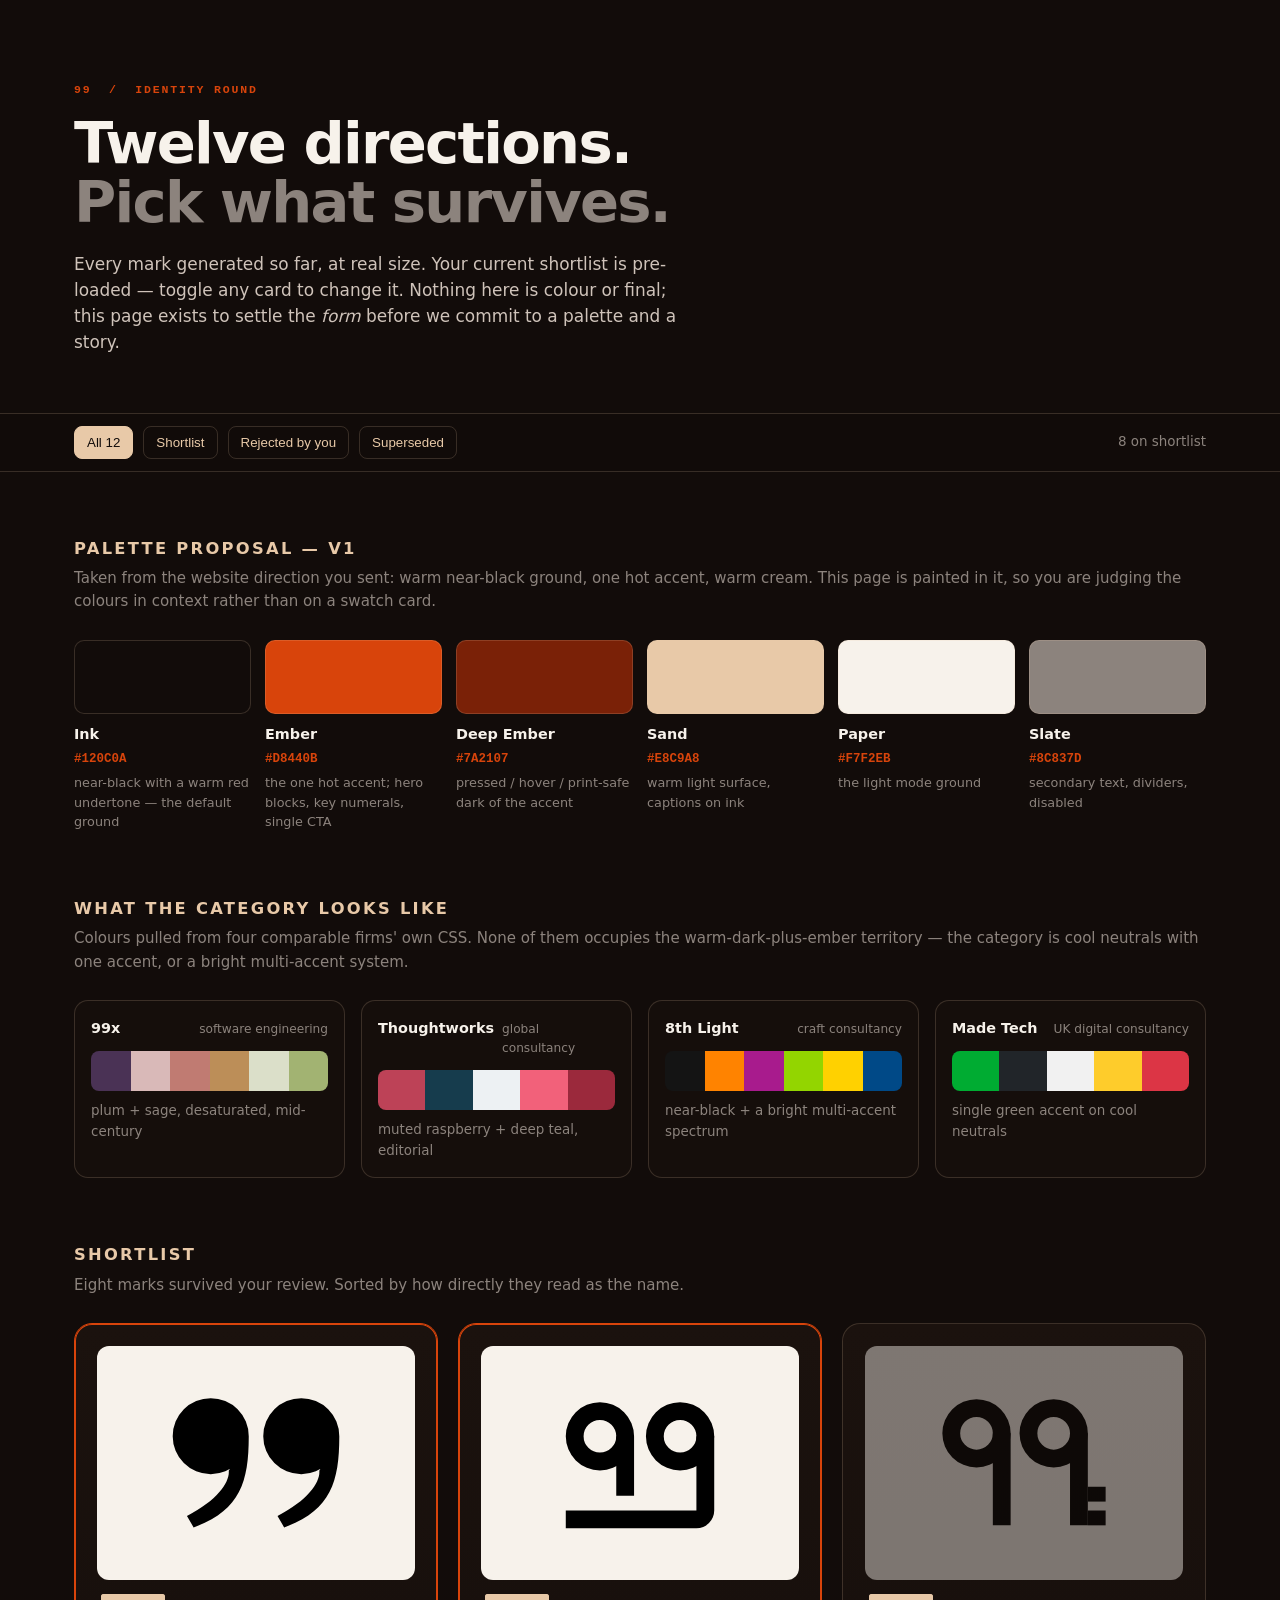
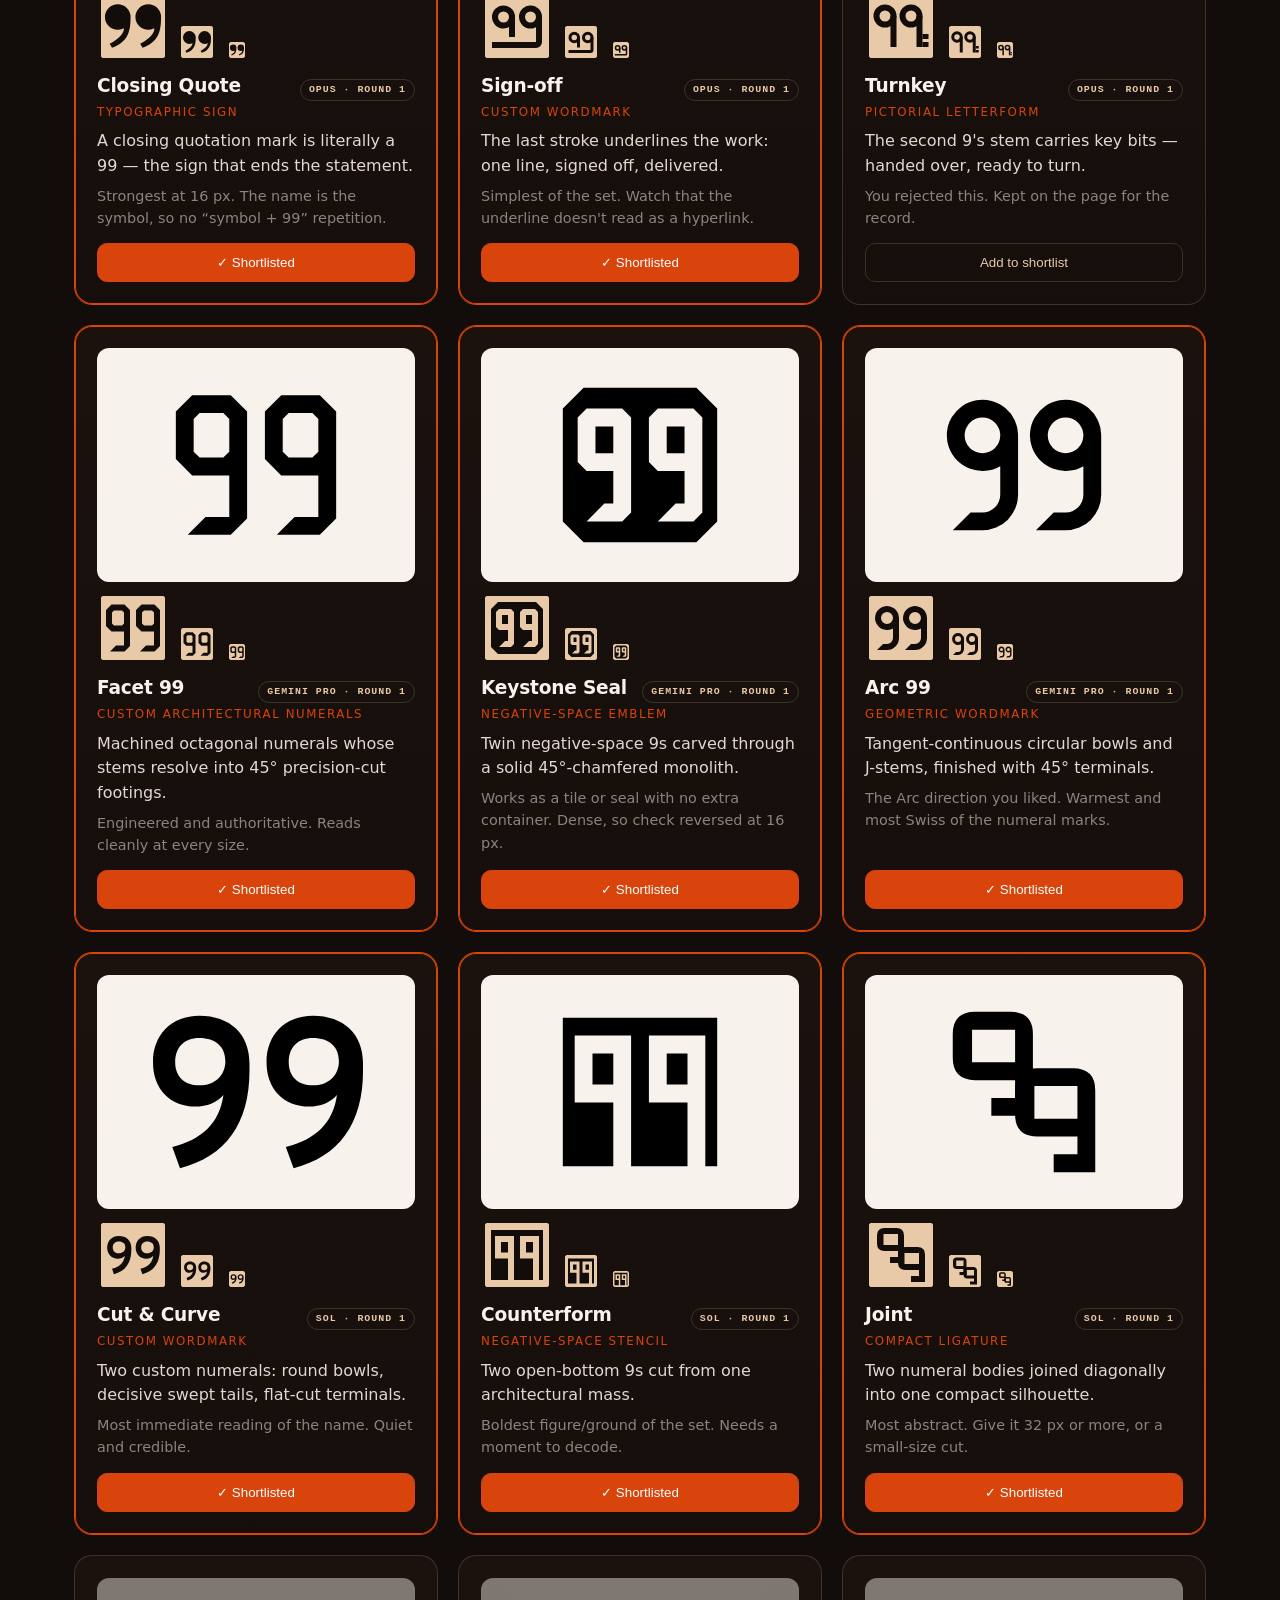
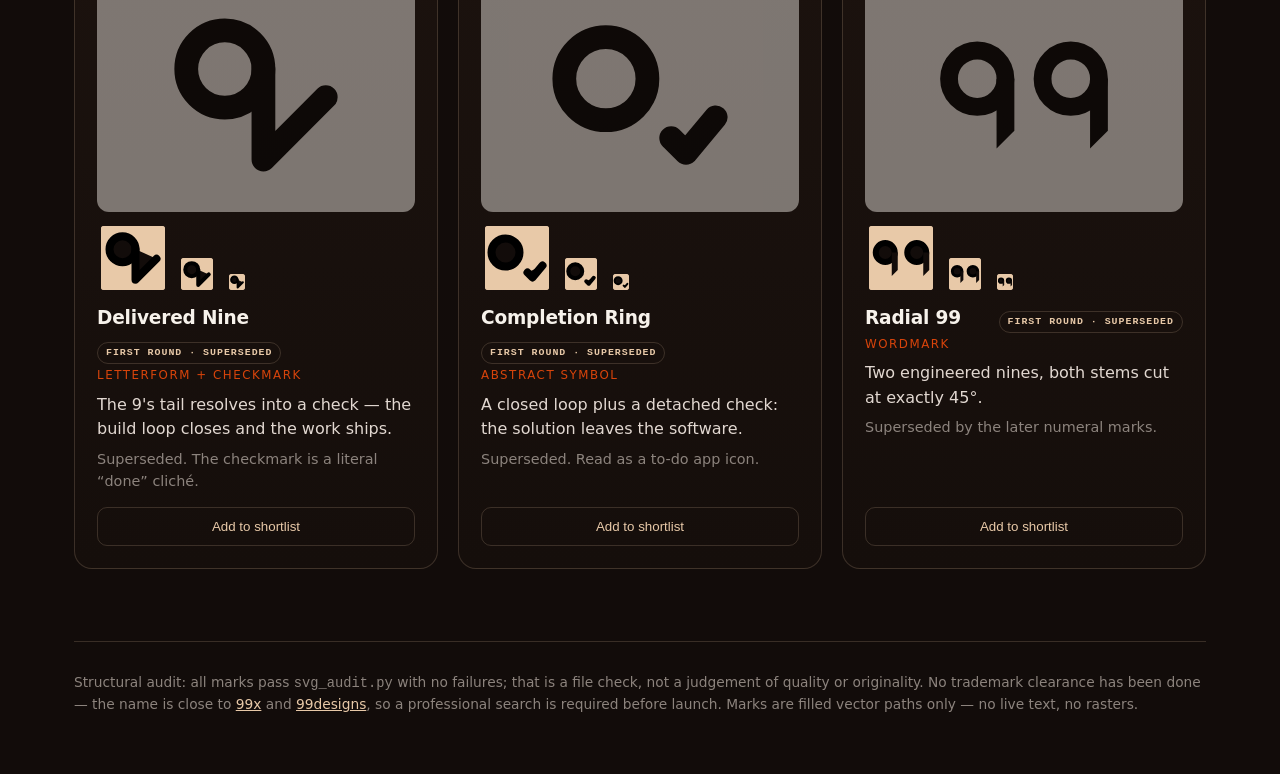
==== docs/index.html @ dba82416 "Publish concept chooser to GitHub Pages" ====
<!doctype html>
<html lang="en">
<head>
<meta charset="utf-8">
<meta name="viewport" content="width=device-width,initial-scale=1">
<title>99 — logo concepts</title>
<style>
  :root {
    --ink:#120C0A; --ember:#D8440B; --deep:#7A2107; --sand:#E8C9A8; --paper:#F7F2EB; --slate:#8C837D;
    --line:rgba(232,201,168,.18); --m-cap:0.72rem;
  }
  *{box-sizing:border-box}
  body{margin:0;background:var(--ink);color:var(--paper);
    font:16px/1.55 ui-sans-serif,system-ui,-apple-system,"Segoe UI",Inter,Roboto,Helvetica,Arial,sans-serif;
    -webkit-font-smoothing:antialiased}
  .wrap{max-width:1180px;margin:0 auto;padding:0 24px}
  header{padding:72px 0 40px;border-bottom:1px solid var(--line)}
  .eyebrow{font:600 var(--m-cap)/1 ui-monospace,SFMono-Regular,Menlo,monospace;letter-spacing:.16em;
    text-transform:uppercase;color:var(--ember)}
  h1{font-size:clamp(2.2rem,5vw,3.6rem);line-height:1.02;letter-spacing:-.03em;margin:.35em 0 0;font-weight:640}
  h1 .dim{color:var(--slate)}
  .lede{max-width:56ch;color:#cfc3ba;font-size:1.06rem;margin-top:18px}
  h2{font-size:1.02rem;letter-spacing:.14em;text-transform:uppercase;font-weight:600;color:var(--sand);
    margin:64px 0 6px}
  h2 + .sub{color:var(--slate);margin:0 0 26px;font-size:.94rem}
  .grid{display:grid;grid-template-columns:repeat(auto-fill,minmax(330px,1fr));gap:20px}
  .card{display:flex;flex-direction:column;gap:14px;padding:22px;border-radius:18px;
    background:linear-gradient(180deg,#1B120E,#150E0B);border:1px solid var(--line);
    transition:border-color .18s,transform .18s}
  .card:hover{border-color:rgba(216,68,11,.5);transform:translateY(-2px)}
  .card.picked{border-color:var(--ember);box-shadow:0 0 0 1px var(--ember) inset}
  .card.rejected .mark,.card.earlier .mark{opacity:.45}
  .mark{background:var(--paper);border-radius:12px;padding:22px;display:grid;place-items:center;min-height:200px}
  .mark svg{width:100%;height:auto;max-height:190px;display:block}
  .sizes{display:flex;align-items:flex-end;gap:16px;padding-left:4px}
  .sizes span{display:block;background:var(--sand);border-radius:3px;overflow:hidden}
  .sizes svg{display:block;background:var(--sand);fill:#120C0A}
  .sizes svg path,.sizes svg circle,.sizes svg g{fill:#120C0A}
  .s64{width:64px;height:64px} .s64 svg{width:64px;height:64px}
  .s32{width:32px;height:32px} .s32 svg{width:32px;height:32px}
  .s16{width:16px;height:16px} .s16 svg{width:16px;height:16px}
  .row{display:flex;align-items:baseline;gap:10px;justify-content:space-between;flex-wrap:wrap}
  h3{margin:0;font-size:1.16rem;letter-spacing:-.01em}
  .badge{font:600 .62rem/1 ui-monospace,monospace;letter-spacing:.1em;text-transform:uppercase;
    color:var(--sand);border:1px solid var(--line);padding:5px 8px;border-radius:99px;white-space:nowrap}
  .type{margin:2px 0 0;font-size:.74rem;letter-spacing:.13em;text-transform:uppercase;color:var(--ember)}
  .idea{margin:.5em 0 0;color:#e2d8d1}
  .note{margin:.4em 0 0;color:var(--slate);font-size:.9rem}
  .pick{margin-top:auto;font:600 .82rem/1 inherit;padding:11px 14px;border-radius:10px;cursor:pointer;
    background:transparent;color:var(--sand);border:1px solid var(--line);text-align:center}
  .pick[aria-pressed="true"]{background:var(--ember);border-color:var(--ember);color:#fff}
  .palette{display:grid;grid-template-columns:repeat(auto-fill,minmax(150px,1fr));gap:14px}
  .sw .chip{height:74px;border-radius:10px;border:1px solid var(--line)}
  .sw b{display:block;margin-top:9px;font-size:.9rem}
  .sw code{font:600 .78rem/1 ui-monospace,monospace;color:var(--ember)}
  .sw span{display:block;color:var(--slate);font-size:.8rem;margin-top:3px}
  .comps{display:grid;grid-template-columns:repeat(auto-fill,minmax(250px,1fr));gap:16px}
  .comp{border:1px solid var(--line);border-radius:14px;padding:16px;background:#150E0B}
  .comphead{display:flex;justify-content:space-between;gap:8px;align-items:baseline;font-size:.9rem}
  .comphead span{color:var(--slate);font-size:.76rem}
  .strip{display:flex;height:40px;border-radius:8px;overflow:hidden;margin:12px 0 10px}
  .strip i{flex:1}
  .comp p{margin:0;color:var(--slate);font-size:.84rem}
  footer{margin:72px 0 0;padding:30px 0 60px;border-top:1px solid var(--line);color:var(--slate);font-size:.86rem}
  .toolbar{position:sticky;top:0;z-index:9;backdrop-filter:blur(10px);
    background:rgba(18,12,10,.86);border-bottom:1px solid var(--line);padding:12px 0}
  .toolbar .wrap{display:flex;gap:10px;align-items:center;flex-wrap:wrap}
  .toolbar button{font:600 .78rem/1 inherit;padding:8px 12px;border-radius:8px;cursor:pointer;
    background:transparent;color:var(--sand);border:1px solid var(--line)}
  .toolbar button[aria-pressed="true"]{background:var(--sand);color:var(--ink);border-color:var(--sand)}
  .count{margin-left:auto;color:var(--slate);font-size:.84rem}
</style>
</head>
<body>
<header><div class="wrap">
  <p class="eyebrow">99 &nbsp;/&nbsp; identity round</p>
  <h1>Twelve directions.<br><span class="dim">Pick what survives.</span></h1>
  <p class="lede">Every mark generated so far, at real size. Your current shortlist is pre-loaded &mdash; toggle any card
  to change it. Nothing here is colour or final; this page exists to settle the <em>form</em> before we commit to
  a palette and a story.</p>
</div></header>

<div class="toolbar"><div class="wrap">
  <button data-filter="all" aria-pressed="true">All 12</button>
  <button data-filter="liked">Shortlist</button>
  <button data-filter="rejected">Rejected by you</button>
  <button data-filter="earlier">Superseded</button>
  <span class="count" id="count"></span>
</div></div>

<main class="wrap">

  <h2>Palette proposal &mdash; v1</h2>
  <p class="sub">Taken from the website direction you sent: warm near-black ground, one hot accent, warm cream.
  This page is painted in it, so you are judging the colours in context rather than on a swatch card.</p>
  <div class="palette"><div class="sw"><div class="chip" style="background:#120C0A"></div><b>Ink</b><code>#120C0A</code><span>near-black with a warm red undertone — the default ground</span></div><div class="sw"><div class="chip" style="background:#D8440B"></div><b>Ember</b><code>#D8440B</code><span>the one hot accent; hero blocks, key numerals, single CTA</span></div><div class="sw"><div class="chip" style="background:#7A2107"></div><b>Deep Ember</b><code>#7A2107</code><span>pressed / hover / print-safe dark of the accent</span></div><div class="sw"><div class="chip" style="background:#E8C9A8"></div><b>Sand</b><code>#E8C9A8</code><span>warm light surface, captions on ink</span></div><div class="sw"><div class="chip" style="background:#F7F2EB"></div><b>Paper</b><code>#F7F2EB</code><span>the light mode ground</span></div><div class="sw"><div class="chip" style="background:#8C837D"></div><b>Slate</b><code>#8C837D</code><span>secondary text, dividers, disabled</span></div></div>

  <h2>What the category looks like</h2>
  <p class="sub">Colours pulled from four comparable firms' own CSS. None of them occupies the warm-dark-plus-ember
  territory &mdash; the category is cool neutrals with one accent, or a bright multi-accent system.</p>
  <div class="comps"><div class="comp"><div class="comphead"><b>99x</b><span>software engineering</span></div><div class="strip"><i style="background:#4A3255"></i><i style="background:#D9B9B8"></i><i style="background:#C07B72"></i><i style="background:#BC8E58"></i><i style="background:#DBDFC9"></i><i style="background:#A2B372"></i></div><p>plum + sage, desaturated, mid-century</p></div><div class="comp"><div class="comphead"><b>Thoughtworks</b><span>global consultancy</span></div><div class="strip"><i style="background:#BD4257"></i><i style="background:#163C4D"></i><i style="background:#EDF1F3"></i><i style="background:#F2617A"></i><i style="background:#9B293C"></i></div><p>muted raspberry + deep teal, editorial</p></div><div class="comp"><div class="comphead"><b>8th Light</b><span>craft consultancy</span></div><div class="strip"><i style="background:#141414"></i><i style="background:#FF8300"></i><i style="background:#A81B8D"></i><i style="background:#93D500"></i><i style="background:#FFD100"></i><i style="background:#004987"></i></div><p>near-black + a bright multi-accent spectrum</p></div><div class="comp"><div class="comphead"><b>Made Tech</b><span>UK digital consultancy</span></div><div class="strip"><i style="background:#00AC32"></i><i style="background:#212529"></i><i style="background:#F1F1F1"></i><i style="background:#FECC2B"></i><i style="background:#DC3545"></i></div><p>single green accent on cool neutrals</p></div></div>

  <h2>Shortlist</h2>
  <p class="sub">Eight marks survived your review. Sorted by how directly they read as the name.</p>
  <div class="grid">
      <article class="card liked" data-idx="0" data-verdict="liked">
        <div class="mark"><svg xmlns="http://www.w3.org/2000/svg" viewBox="0 0 256 256"><title>99 — Closing Quote</title><g transform="translate(128 126) scale(1.22) translate(-128 -126)"><path fill="#000" d="M78 56a42 42 0 1 1 0 84a42 42 0 1 1 0 -84ZM120 98C120 150.5 109.5 179.9 59.1 198.8L51.75 186.07C86.4 168.56 99 148.4 97.93 136.22ZM178 56a42 42 0 1 1 0 84a42 42 0 1 1 0 -84ZM220 98C220 150.5 209.5 179.9 159.1 198.8L151.75 186.07C186.4 168.56 199 148.4 197.93 136.22Z"/></g></svg>
</div>
        <div class="sizes" aria-hidden="true">
          <span class="s64"><svg xmlns="http://www.w3.org/2000/svg" viewBox="0 0 256 256"><title>99 — Closing Quote</title><g transform="translate(128 126) scale(1.22) translate(-128 -126)"><path fill="#000" d="M78 56a42 42 0 1 1 0 84a42 42 0 1 1 0 -84ZM120 98C120 150.5 109.5 179.9 59.1 198.8L51.75 186.07C86.4 168.56 99 148.4 97.93 136.22ZM178 56a42 42 0 1 1 0 84a42 42 0 1 1 0 -84ZM220 98C220 150.5 209.5 179.9 159.1 198.8L151.75 186.07C186.4 168.56 199 148.4 197.93 136.22Z"/></g></svg>
</span><span class="s32"><svg xmlns="http://www.w3.org/2000/svg" viewBox="0 0 256 256"><title>99 — Closing Quote</title><g transform="translate(128 126) scale(1.22) translate(-128 -126)"><path fill="#000" d="M78 56a42 42 0 1 1 0 84a42 42 0 1 1 0 -84ZM120 98C120 150.5 109.5 179.9 59.1 198.8L51.75 186.07C86.4 168.56 99 148.4 97.93 136.22ZM178 56a42 42 0 1 1 0 84a42 42 0 1 1 0 -84ZM220 98C220 150.5 209.5 179.9 159.1 198.8L151.75 186.07C186.4 168.56 199 148.4 197.93 136.22Z"/></g></svg>
</span><span class="s16"><svg xmlns="http://www.w3.org/2000/svg" viewBox="0 0 256 256"><title>99 — Closing Quote</title><g transform="translate(128 126) scale(1.22) translate(-128 -126)"><path fill="#000" d="M78 56a42 42 0 1 1 0 84a42 42 0 1 1 0 -84ZM120 98C120 150.5 109.5 179.9 59.1 198.8L51.75 186.07C86.4 168.56 99 148.4 97.93 136.22ZM178 56a42 42 0 1 1 0 84a42 42 0 1 1 0 -84ZM220 98C220 150.5 209.5 179.9 159.1 198.8L151.75 186.07C186.4 168.56 199 148.4 197.93 136.22Z"/></g></svg>
</span>
        </div>
        <div class="meta">
          <div class="row"><h3>Closing Quote</h3><span class="badge">Opus · round 1</span></div>
          <p class="type">Typographic sign</p>
          <p class="idea">A closing quotation mark is literally a 99 — the sign that ends the statement.</p>
          <p class="note">Strongest at 16 px. The name is the symbol, so no “symbol + 99” repetition.</p>
        </div>
        <button class="pick" type="button" aria-pressed="true">
          &#10003; Shortlisted
        </button>
      </article>
      <article class="card liked" data-idx="1" data-verdict="liked">
        <div class="mark"><svg xmlns="http://www.w3.org/2000/svg" viewBox="0 0 256 256"><title>99 — Sign-off</title><path fill="#000" fill-rule="evenodd" d="M28 92a46 46 0 1 0 92 0a46 46 0 1 0 -92 0Z M52 92a22 22 0 1 0 44 0a22 22 0 1 0 -44 0Z"/><path fill="#000" d="M96 92h24v80h-24Z"/><path fill="#000" fill-rule="evenodd" d="M136 92a46 46 0 1 0 92 0a46 46 0 1 0 -92 0Z M160 92a22 22 0 1 0 44 0a22 22 0 1 0 -44 0Z"/><path fill="#000" d="M204 92H228V192A24 24 0 0 1 204 216H28V192H204Z"/></svg>
</div>
        <div class="sizes" aria-hidden="true">
          <span class="s64"><svg xmlns="http://www.w3.org/2000/svg" viewBox="0 0 256 256"><title>99 — Sign-off</title><path fill="#000" fill-rule="evenodd" d="M28 92a46 46 0 1 0 92 0a46 46 0 1 0 -92 0Z M52 92a22 22 0 1 0 44 0a22 22 0 1 0 -44 0Z"/><path fill="#000" d="M96 92h24v80h-24Z"/><path fill="#000" fill-rule="evenodd" d="M136 92a46 46 0 1 0 92 0a46 46 0 1 0 -92 0Z M160 92a22 22 0 1 0 44 0a22 22 0 1 0 -44 0Z"/><path fill="#000" d="M204 92H228V192A24 24 0 0 1 204 216H28V192H204Z"/></svg>
</span><span class="s32"><svg xmlns="http://www.w3.org/2000/svg" viewBox="0 0 256 256"><title>99 — Sign-off</title><path fill="#000" fill-rule="evenodd" d="M28 92a46 46 0 1 0 92 0a46 46 0 1 0 -92 0Z M52 92a22 22 0 1 0 44 0a22 22 0 1 0 -44 0Z"/><path fill="#000" d="M96 92h24v80h-24Z"/><path fill="#000" fill-rule="evenodd" d="M136 92a46 46 0 1 0 92 0a46 46 0 1 0 -92 0Z M160 92a22 22 0 1 0 44 0a22 22 0 1 0 -44 0Z"/><path fill="#000" d="M204 92H228V192A24 24 0 0 1 204 216H28V192H204Z"/></svg>
</span><span class="s16"><svg xmlns="http://www.w3.org/2000/svg" viewBox="0 0 256 256"><title>99 — Sign-off</title><path fill="#000" fill-rule="evenodd" d="M28 92a46 46 0 1 0 92 0a46 46 0 1 0 -92 0Z M52 92a22 22 0 1 0 44 0a22 22 0 1 0 -44 0Z"/><path fill="#000" d="M96 92h24v80h-24Z"/><path fill="#000" fill-rule="evenodd" d="M136 92a46 46 0 1 0 92 0a46 46 0 1 0 -92 0Z M160 92a22 22 0 1 0 44 0a22 22 0 1 0 -44 0Z"/><path fill="#000" d="M204 92H228V192A24 24 0 0 1 204 216H28V192H204Z"/></svg>
</span>
        </div>
        <div class="meta">
          <div class="row"><h3>Sign-off</h3><span class="badge">Opus · round 1</span></div>
          <p class="type">Custom wordmark</p>
          <p class="idea">The last stroke underlines the work: one line, signed off, delivered.</p>
          <p class="note">Simplest of the set. Watch that the underline doesn&#x27;t read as a hyperlink.</p>
        </div>
        <button class="pick" type="button" aria-pressed="true">
          &#10003; Shortlisted
        </button>
      </article>
      <article class="card rejected" data-idx="2" data-verdict="rejected">
        <div class="mark"><svg xmlns="http://www.w3.org/2000/svg" viewBox="0 0 256 256"><title>99 — Turnkey</title><path fill="#000" fill-rule="evenodd" d="M18 88a46 46 0 1 0 92 0a46 46 0 1 0 -92 0Z M42 88a22 22 0 1 0 44 0a22 22 0 1 0 -44 0Z"/><path fill="#000" d="M86 88h24v124h-24Z"/><path fill="#000" fill-rule="evenodd" d="M122 88a46 46 0 1 0 92 0a46 46 0 1 0 -92 0Z M146 88a22 22 0 1 0 44 0a22 22 0 1 0 -44 0Z"/><path fill="#000" d="M190 88h24v124h-24Z"/><path fill="#000" d="M214 160h24v20h-24Z"/><path fill="#000" d="M214 192h24v20h-24Z"/></svg>
</div>
        <div class="sizes" aria-hidden="true">
          <span class="s64"><svg xmlns="http://www.w3.org/2000/svg" viewBox="0 0 256 256"><title>99 — Turnkey</title><path fill="#000" fill-rule="evenodd" d="M18 88a46 46 0 1 0 92 0a46 46 0 1 0 -92 0Z M42 88a22 22 0 1 0 44 0a22 22 0 1 0 -44 0Z"/><path fill="#000" d="M86 88h24v124h-24Z"/><path fill="#000" fill-rule="evenodd" d="M122 88a46 46 0 1 0 92 0a46 46 0 1 0 -92 0Z M146 88a22 22 0 1 0 44 0a22 22 0 1 0 -44 0Z"/><path fill="#000" d="M190 88h24v124h-24Z"/><path fill="#000" d="M214 160h24v20h-24Z"/><path fill="#000" d="M214 192h24v20h-24Z"/></svg>
</span><span class="s32"><svg xmlns="http://www.w3.org/2000/svg" viewBox="0 0 256 256"><title>99 — Turnkey</title><path fill="#000" fill-rule="evenodd" d="M18 88a46 46 0 1 0 92 0a46 46 0 1 0 -92 0Z M42 88a22 22 0 1 0 44 0a22 22 0 1 0 -44 0Z"/><path fill="#000" d="M86 88h24v124h-24Z"/><path fill="#000" fill-rule="evenodd" d="M122 88a46 46 0 1 0 92 0a46 46 0 1 0 -92 0Z M146 88a22 22 0 1 0 44 0a22 22 0 1 0 -44 0Z"/><path fill="#000" d="M190 88h24v124h-24Z"/><path fill="#000" d="M214 160h24v20h-24Z"/><path fill="#000" d="M214 192h24v20h-24Z"/></svg>
</span><span class="s16"><svg xmlns="http://www.w3.org/2000/svg" viewBox="0 0 256 256"><title>99 — Turnkey</title><path fill="#000" fill-rule="evenodd" d="M18 88a46 46 0 1 0 92 0a46 46 0 1 0 -92 0Z M42 88a22 22 0 1 0 44 0a22 22 0 1 0 -44 0Z"/><path fill="#000" d="M86 88h24v124h-24Z"/><path fill="#000" fill-rule="evenodd" d="M122 88a46 46 0 1 0 92 0a46 46 0 1 0 -92 0Z M146 88a22 22 0 1 0 44 0a22 22 0 1 0 -44 0Z"/><path fill="#000" d="M190 88h24v124h-24Z"/><path fill="#000" d="M214 160h24v20h-24Z"/><path fill="#000" d="M214 192h24v20h-24Z"/></svg>
</span>
        </div>
        <div class="meta">
          <div class="row"><h3>Turnkey</h3><span class="badge">Opus · round 1</span></div>
          <p class="type">Pictorial letterform</p>
          <p class="idea">The second 9&#x27;s stem carries key bits — handed over, ready to turn.</p>
          <p class="note">You rejected this. Kept on the page for the record.</p>
        </div>
        <button class="pick" type="button" aria-pressed="false">
          Add to shortlist
        </button>
      </article>
      <article class="card liked" data-idx="3" data-verdict="liked">
        <div class="mark"><svg xmlns="http://www.w3.org/2000/svg" viewBox="0 0 256 256">
  <title>99 — Facet 99</title>
  <path fill="#000" fill-rule="evenodd" d="M 42 34 L 94 34 L 116 56 L 116 200 L 94 222 L 36 222 L 60 198 L 92 198 L 92 142 L 42 142 L 20 120 L 20 56 Z M 52 58 H 84 L 92 66 V 110 L 84 118 H 52 L 44 110 V 66 Z M 162 34 L 214 34 L 236 56 L 236 200 L 214 222 L 156 222 L 180 198 L 212 198 L 212 142 L 162 142 L 140 120 L 140 56 Z M 172 58 H 204 L 212 66 V 110 L 204 118 H 172 L 164 110 V 66 Z"/>
</svg>
</div>
        <div class="sizes" aria-hidden="true">
          <span class="s64"><svg xmlns="http://www.w3.org/2000/svg" viewBox="0 0 256 256">
  <title>99 — Facet 99</title>
  <path fill="#000" fill-rule="evenodd" d="M 42 34 L 94 34 L 116 56 L 116 200 L 94 222 L 36 222 L 60 198 L 92 198 L 92 142 L 42 142 L 20 120 L 20 56 Z M 52 58 H 84 L 92 66 V 110 L 84 118 H 52 L 44 110 V 66 Z M 162 34 L 214 34 L 236 56 L 236 200 L 214 222 L 156 222 L 180 198 L 212 198 L 212 142 L 162 142 L 140 120 L 140 56 Z M 172 58 H 204 L 212 66 V 110 L 204 118 H 172 L 164 110 V 66 Z"/>
</svg>
</span><span class="s32"><svg xmlns="http://www.w3.org/2000/svg" viewBox="0 0 256 256">
  <title>99 — Facet 99</title>
  <path fill="#000" fill-rule="evenodd" d="M 42 34 L 94 34 L 116 56 L 116 200 L 94 222 L 36 222 L 60 198 L 92 198 L 92 142 L 42 142 L 20 120 L 20 56 Z M 52 58 H 84 L 92 66 V 110 L 84 118 H 52 L 44 110 V 66 Z M 162 34 L 214 34 L 236 56 L 236 200 L 214 222 L 156 222 L 180 198 L 212 198 L 212 142 L 162 142 L 140 120 L 140 56 Z M 172 58 H 204 L 212 66 V 110 L 204 118 H 172 L 164 110 V 66 Z"/>
</svg>
</span><span class="s16"><svg xmlns="http://www.w3.org/2000/svg" viewBox="0 0 256 256">
  <title>99 — Facet 99</title>
  <path fill="#000" fill-rule="evenodd" d="M 42 34 L 94 34 L 116 56 L 116 200 L 94 222 L 36 222 L 60 198 L 92 198 L 92 142 L 42 142 L 20 120 L 20 56 Z M 52 58 H 84 L 92 66 V 110 L 84 118 H 52 L 44 110 V 66 Z M 162 34 L 214 34 L 236 56 L 236 200 L 214 222 L 156 222 L 180 198 L 212 198 L 212 142 L 162 142 L 140 120 L 140 56 Z M 172 58 H 204 L 212 66 V 110 L 204 118 H 172 L 164 110 V 66 Z"/>
</svg>
</span>
        </div>
        <div class="meta">
          <div class="row"><h3>Facet 99</h3><span class="badge">Gemini Pro · round 1</span></div>
          <p class="type">Custom architectural numerals</p>
          <p class="idea">Machined octagonal numerals whose stems resolve into 45° precision-cut footings.</p>
          <p class="note">Engineered and authoritative. Reads cleanly at every size.</p>
        </div>
        <button class="pick" type="button" aria-pressed="true">
          &#10003; Shortlisted
        </button>
      </article>
      <article class="card liked" data-idx="4" data-verdict="liked">
        <div class="mark"><svg xmlns="http://www.w3.org/2000/svg" viewBox="0 0 256 256">
  <title>99 — Keystone Seal</title>
  <path fill="#000" fill-rule="evenodd" d="M 52 24 H 204 L 232 52 V 204 L 204 232 H 52 L 24 204 V 52 Z M 56 52 H 104 L 116 64 V 192 L 104 204 H 56 L 80 180 H 92 V 136 H 56 L 44 124 V 64 Z M 68 76 H 92 V 112 H 68 Z M 152 52 H 200 L 212 64 V 192 L 200 204 H 152 L 176 180 H 188 V 136 H 152 L 140 124 V 64 Z M 164 76 H 188 V 112 H 164 Z"/>
</svg>
</div>
        <div class="sizes" aria-hidden="true">
          <span class="s64"><svg xmlns="http://www.w3.org/2000/svg" viewBox="0 0 256 256">
  <title>99 — Keystone Seal</title>
  <path fill="#000" fill-rule="evenodd" d="M 52 24 H 204 L 232 52 V 204 L 204 232 H 52 L 24 204 V 52 Z M 56 52 H 104 L 116 64 V 192 L 104 204 H 56 L 80 180 H 92 V 136 H 56 L 44 124 V 64 Z M 68 76 H 92 V 112 H 68 Z M 152 52 H 200 L 212 64 V 192 L 200 204 H 152 L 176 180 H 188 V 136 H 152 L 140 124 V 64 Z M 164 76 H 188 V 112 H 164 Z"/>
</svg>
</span><span class="s32"><svg xmlns="http://www.w3.org/2000/svg" viewBox="0 0 256 256">
  <title>99 — Keystone Seal</title>
  <path fill="#000" fill-rule="evenodd" d="M 52 24 H 204 L 232 52 V 204 L 204 232 H 52 L 24 204 V 52 Z M 56 52 H 104 L 116 64 V 192 L 104 204 H 56 L 80 180 H 92 V 136 H 56 L 44 124 V 64 Z M 68 76 H 92 V 112 H 68 Z M 152 52 H 200 L 212 64 V 192 L 200 204 H 152 L 176 180 H 188 V 136 H 152 L 140 124 V 64 Z M 164 76 H 188 V 112 H 164 Z"/>
</svg>
</span><span class="s16"><svg xmlns="http://www.w3.org/2000/svg" viewBox="0 0 256 256">
  <title>99 — Keystone Seal</title>
  <path fill="#000" fill-rule="evenodd" d="M 52 24 H 204 L 232 52 V 204 L 204 232 H 52 L 24 204 V 52 Z M 56 52 H 104 L 116 64 V 192 L 104 204 H 56 L 80 180 H 92 V 136 H 56 L 44 124 V 64 Z M 68 76 H 92 V 112 H 68 Z M 152 52 H 200 L 212 64 V 192 L 200 204 H 152 L 176 180 H 188 V 136 H 152 L 140 124 V 64 Z M 164 76 H 188 V 112 H 164 Z"/>
</svg>
</span>
        </div>
        <div class="meta">
          <div class="row"><h3>Keystone Seal</h3><span class="badge">Gemini Pro · round 1</span></div>
          <p class="type">Negative-space emblem</p>
          <p class="idea">Twin negative-space 9s carved through a solid 45°-chamfered monolith.</p>
          <p class="note">Works as a tile or seal with no extra container. Dense, so check reversed at 16 px.</p>
        </div>
        <button class="pick" type="button" aria-pressed="true">
          &#10003; Shortlisted
        </button>
      </article>
      <article class="card liked" data-idx="5" data-verdict="liked">
        <div class="mark"><svg xmlns="http://www.w3.org/2000/svg" viewBox="0 0 256 256">
  <title>99 — Arc 99</title>
  <path fill="#000" fill-rule="evenodd" d="M 96.00 129.57 A 48 48 0 1 1 120.00 88.00 V 168.00 A 48 48 0 0 1 72.00 216.00 H 32.00 L 56.00 192.00 H 72.00 A 24 24 0 0 0 96.00 168.00 Z M 48.00 88.00 A 24 24 0 1 0 96.00 88.00 A 24 24 0 1 0 48.00 88.00 Z M 208.00 129.57 A 48 48 0 1 1 232.00 88.00 V 168.00 A 48 48 0 0 1 184.00 216.00 H 144.00 L 168.00 192.00 H 184.00 A 24 24 0 0 0 208.00 168.00 Z M 160.00 88.00 A 24 24 0 1 0 208.00 88.00 A 24 24 0 1 0 160.00 88.00 Z"/>
</svg>
</div>
        <div class="sizes" aria-hidden="true">
          <span class="s64"><svg xmlns="http://www.w3.org/2000/svg" viewBox="0 0 256 256">
  <title>99 — Arc 99</title>
  <path fill="#000" fill-rule="evenodd" d="M 96.00 129.57 A 48 48 0 1 1 120.00 88.00 V 168.00 A 48 48 0 0 1 72.00 216.00 H 32.00 L 56.00 192.00 H 72.00 A 24 24 0 0 0 96.00 168.00 Z M 48.00 88.00 A 24 24 0 1 0 96.00 88.00 A 24 24 0 1 0 48.00 88.00 Z M 208.00 129.57 A 48 48 0 1 1 232.00 88.00 V 168.00 A 48 48 0 0 1 184.00 216.00 H 144.00 L 168.00 192.00 H 184.00 A 24 24 0 0 0 208.00 168.00 Z M 160.00 88.00 A 24 24 0 1 0 208.00 88.00 A 24 24 0 1 0 160.00 88.00 Z"/>
</svg>
</span><span class="s32"><svg xmlns="http://www.w3.org/2000/svg" viewBox="0 0 256 256">
  <title>99 — Arc 99</title>
  <path fill="#000" fill-rule="evenodd" d="M 96.00 129.57 A 48 48 0 1 1 120.00 88.00 V 168.00 A 48 48 0 0 1 72.00 216.00 H 32.00 L 56.00 192.00 H 72.00 A 24 24 0 0 0 96.00 168.00 Z M 48.00 88.00 A 24 24 0 1 0 96.00 88.00 A 24 24 0 1 0 48.00 88.00 Z M 208.00 129.57 A 48 48 0 1 1 232.00 88.00 V 168.00 A 48 48 0 0 1 184.00 216.00 H 144.00 L 168.00 192.00 H 184.00 A 24 24 0 0 0 208.00 168.00 Z M 160.00 88.00 A 24 24 0 1 0 208.00 88.00 A 24 24 0 1 0 160.00 88.00 Z"/>
</svg>
</span><span class="s16"><svg xmlns="http://www.w3.org/2000/svg" viewBox="0 0 256 256">
  <title>99 — Arc 99</title>
  <path fill="#000" fill-rule="evenodd" d="M 96.00 129.57 A 48 48 0 1 1 120.00 88.00 V 168.00 A 48 48 0 0 1 72.00 216.00 H 32.00 L 56.00 192.00 H 72.00 A 24 24 0 0 0 96.00 168.00 Z M 48.00 88.00 A 24 24 0 1 0 96.00 88.00 A 24 24 0 1 0 48.00 88.00 Z M 208.00 129.57 A 48 48 0 1 1 232.00 88.00 V 168.00 A 48 48 0 0 1 184.00 216.00 H 144.00 L 168.00 192.00 H 184.00 A 24 24 0 0 0 208.00 168.00 Z M 160.00 88.00 A 24 24 0 1 0 208.00 88.00 A 24 24 0 1 0 160.00 88.00 Z"/>
</svg>
</span>
        </div>
        <div class="meta">
          <div class="row"><h3>Arc 99</h3><span class="badge">Gemini Pro · round 1</span></div>
          <p class="type">Geometric wordmark</p>
          <p class="idea">Tangent-continuous circular bowls and J-stems, finished with 45° terminals.</p>
          <p class="note">The Arc direction you liked. Warmest and most Swiss of the numeral marks.</p>
        </div>
        <button class="pick" type="button" aria-pressed="true">
          &#10003; Shortlisted
        </button>
      </article>
      <article class="card liked" data-idx="6" data-verdict="liked">
        <div class="mark"><svg xmlns="http://www.w3.org/2000/svg" viewBox="0 0 344 256" role="img" aria-labelledby="title"><title id="title">99 — Cut &amp; Curve</title><path fill="#000" fill-rule="evenodd" transform="translate(28 15) scale(1.3)" d="M52 8 C23 8 4 28 4 56 C4 84 22 102 48 102 C60 102 70 98 77 90 C73 119 55 136 24 144 L32 166 C79 154 104 120 104 65 V57 C104 27 84 8 52 8 Z M52 31 C36 31 27 41 27 56 C27 71 37 80 52 80 C68 80 79 70 79 55 C79 40 69 31 52 31 Z"/><path fill="#000" fill-rule="evenodd" transform="translate(181 15) scale(1.3)" d="M52 8 C23 8 4 28 4 56 C4 84 22 102 48 102 C60 102 70 98 77 90 C73 119 55 136 24 144 L32 166 C79 154 104 120 104 65 V57 C104 27 84 8 52 8 Z M52 31 C36 31 27 41 27 56 C27 71 37 80 52 80 C68 80 79 70 79 55 C79 40 69 31 52 31 Z"/></svg>
</div>
        <div class="sizes" aria-hidden="true">
          <span class="s64"><svg xmlns="http://www.w3.org/2000/svg" viewBox="0 0 344 256" role="img" aria-labelledby="title"><title id="title">99 — Cut &amp; Curve</title><path fill="#000" fill-rule="evenodd" transform="translate(28 15) scale(1.3)" d="M52 8 C23 8 4 28 4 56 C4 84 22 102 48 102 C60 102 70 98 77 90 C73 119 55 136 24 144 L32 166 C79 154 104 120 104 65 V57 C104 27 84 8 52 8 Z M52 31 C36 31 27 41 27 56 C27 71 37 80 52 80 C68 80 79 70 79 55 C79 40 69 31 52 31 Z"/><path fill="#000" fill-rule="evenodd" transform="translate(181 15) scale(1.3)" d="M52 8 C23 8 4 28 4 56 C4 84 22 102 48 102 C60 102 70 98 77 90 C73 119 55 136 24 144 L32 166 C79 154 104 120 104 65 V57 C104 27 84 8 52 8 Z M52 31 C36 31 27 41 27 56 C27 71 37 80 52 80 C68 80 79 70 79 55 C79 40 69 31 52 31 Z"/></svg>
</span><span class="s32"><svg xmlns="http://www.w3.org/2000/svg" viewBox="0 0 344 256" role="img" aria-labelledby="title"><title id="title">99 — Cut &amp; Curve</title><path fill="#000" fill-rule="evenodd" transform="translate(28 15) scale(1.3)" d="M52 8 C23 8 4 28 4 56 C4 84 22 102 48 102 C60 102 70 98 77 90 C73 119 55 136 24 144 L32 166 C79 154 104 120 104 65 V57 C104 27 84 8 52 8 Z M52 31 C36 31 27 41 27 56 C27 71 37 80 52 80 C68 80 79 70 79 55 C79 40 69 31 52 31 Z"/><path fill="#000" fill-rule="evenodd" transform="translate(181 15) scale(1.3)" d="M52 8 C23 8 4 28 4 56 C4 84 22 102 48 102 C60 102 70 98 77 90 C73 119 55 136 24 144 L32 166 C79 154 104 120 104 65 V57 C104 27 84 8 52 8 Z M52 31 C36 31 27 41 27 56 C27 71 37 80 52 80 C68 80 79 70 79 55 C79 40 69 31 52 31 Z"/></svg>
</span><span class="s16"><svg xmlns="http://www.w3.org/2000/svg" viewBox="0 0 344 256" role="img" aria-labelledby="title"><title id="title">99 — Cut &amp; Curve</title><path fill="#000" fill-rule="evenodd" transform="translate(28 15) scale(1.3)" d="M52 8 C23 8 4 28 4 56 C4 84 22 102 48 102 C60 102 70 98 77 90 C73 119 55 136 24 144 L32 166 C79 154 104 120 104 65 V57 C104 27 84 8 52 8 Z M52 31 C36 31 27 41 27 56 C27 71 37 80 52 80 C68 80 79 70 79 55 C79 40 69 31 52 31 Z"/><path fill="#000" fill-rule="evenodd" transform="translate(181 15) scale(1.3)" d="M52 8 C23 8 4 28 4 56 C4 84 22 102 48 102 C60 102 70 98 77 90 C73 119 55 136 24 144 L32 166 C79 154 104 120 104 65 V57 C104 27 84 8 52 8 Z M52 31 C36 31 27 41 27 56 C27 71 37 80 52 80 C68 80 79 70 79 55 C79 40 69 31 52 31 Z"/></svg>
</span>
        </div>
        <div class="meta">
          <div class="row"><h3>Cut &amp; Curve</h3><span class="badge">Sol · round 1</span></div>
          <p class="type">Custom wordmark</p>
          <p class="idea">Two custom numerals: round bowls, decisive swept tails, flat-cut terminals.</p>
          <p class="note">Most immediate reading of the name. Quiet and credible.</p>
        </div>
        <button class="pick" type="button" aria-pressed="true">
          &#10003; Shortlisted
        </button>
      </article>
      <article class="card liked" data-idx="7" data-verdict="liked">
        <div class="mark"><svg xmlns="http://www.w3.org/2000/svg" viewBox="0 0 256 256" role="img" aria-labelledby="title"><title id="title">99 — Counterform</title><path fill="#000" fill-rule="evenodd" d="M24 28 H232 V228 H24 Z M40 52 H116 V228 H92 V142 H40 Z M64 76 H92 V118 H64 Z M140 52 H216 V228 H192 V142 H140 Z M164 76 H192 V118 H164 Z "/></svg>
</div>
        <div class="sizes" aria-hidden="true">
          <span class="s64"><svg xmlns="http://www.w3.org/2000/svg" viewBox="0 0 256 256" role="img" aria-labelledby="title"><title id="title">99 — Counterform</title><path fill="#000" fill-rule="evenodd" d="M24 28 H232 V228 H24 Z M40 52 H116 V228 H92 V142 H40 Z M64 76 H92 V118 H64 Z M140 52 H216 V228 H192 V142 H140 Z M164 76 H192 V118 H164 Z "/></svg>
</span><span class="s32"><svg xmlns="http://www.w3.org/2000/svg" viewBox="0 0 256 256" role="img" aria-labelledby="title"><title id="title">99 — Counterform</title><path fill="#000" fill-rule="evenodd" d="M24 28 H232 V228 H24 Z M40 52 H116 V228 H92 V142 H40 Z M64 76 H92 V118 H64 Z M140 52 H216 V228 H192 V142 H140 Z M164 76 H192 V118 H164 Z "/></svg>
</span><span class="s16"><svg xmlns="http://www.w3.org/2000/svg" viewBox="0 0 256 256" role="img" aria-labelledby="title"><title id="title">99 — Counterform</title><path fill="#000" fill-rule="evenodd" d="M24 28 H232 V228 H24 Z M40 52 H116 V228 H92 V142 H40 Z M64 76 H92 V118 H64 Z M140 52 H216 V228 H192 V142 H140 Z M164 76 H192 V118 H164 Z "/></svg>
</span>
        </div>
        <div class="meta">
          <div class="row"><h3>Counterform</h3><span class="badge">Sol · round 1</span></div>
          <p class="type">Negative-space stencil</p>
          <p class="idea">Two open-bottom 9s cut from one architectural mass.</p>
          <p class="note">Boldest figure/ground of the set. Needs a moment to decode.</p>
        </div>
        <button class="pick" type="button" aria-pressed="true">
          &#10003; Shortlisted
        </button>
      </article>
      <article class="card liked" data-idx="8" data-verdict="liked">
        <div class="mark"><svg xmlns="http://www.w3.org/2000/svg" viewBox="0 0 256 256" role="img" aria-labelledby="title"><title id="title">99 — Joint</title><path fill="#000" fill-rule="evenodd" d="M62 20 H110 Q140 20 140 50 V160 H84 V136 H116 V112 H62 Q32 112 32 82 V50 Q32 20 62 20 Z M58 44 H116 V88 H58 Z"/><path fill="#000" fill-rule="evenodd" d="M146 96 H194 Q224 96 224 126 V236 H168 V212 H200 V188 H146 Q116 188 116 158 V126 Q116 96 146 96 Z M142 120 H200 V164 H142 Z"/></svg>
</div>
        <div class="sizes" aria-hidden="true">
          <span class="s64"><svg xmlns="http://www.w3.org/2000/svg" viewBox="0 0 256 256" role="img" aria-labelledby="title"><title id="title">99 — Joint</title><path fill="#000" fill-rule="evenodd" d="M62 20 H110 Q140 20 140 50 V160 H84 V136 H116 V112 H62 Q32 112 32 82 V50 Q32 20 62 20 Z M58 44 H116 V88 H58 Z"/><path fill="#000" fill-rule="evenodd" d="M146 96 H194 Q224 96 224 126 V236 H168 V212 H200 V188 H146 Q116 188 116 158 V126 Q116 96 146 96 Z M142 120 H200 V164 H142 Z"/></svg>
</span><span class="s32"><svg xmlns="http://www.w3.org/2000/svg" viewBox="0 0 256 256" role="img" aria-labelledby="title"><title id="title">99 — Joint</title><path fill="#000" fill-rule="evenodd" d="M62 20 H110 Q140 20 140 50 V160 H84 V136 H116 V112 H62 Q32 112 32 82 V50 Q32 20 62 20 Z M58 44 H116 V88 H58 Z"/><path fill="#000" fill-rule="evenodd" d="M146 96 H194 Q224 96 224 126 V236 H168 V212 H200 V188 H146 Q116 188 116 158 V126 Q116 96 146 96 Z M142 120 H200 V164 H142 Z"/></svg>
</span><span class="s16"><svg xmlns="http://www.w3.org/2000/svg" viewBox="0 0 256 256" role="img" aria-labelledby="title"><title id="title">99 — Joint</title><path fill="#000" fill-rule="evenodd" d="M62 20 H110 Q140 20 140 50 V160 H84 V136 H116 V112 H62 Q32 112 32 82 V50 Q32 20 62 20 Z M58 44 H116 V88 H58 Z"/><path fill="#000" fill-rule="evenodd" d="M146 96 H194 Q224 96 224 126 V236 H168 V212 H200 V188 H146 Q116 188 116 158 V126 Q116 96 146 96 Z M142 120 H200 V164 H142 Z"/></svg>
</span>
        </div>
        <div class="meta">
          <div class="row"><h3>Joint</h3><span class="badge">Sol · round 1</span></div>
          <p class="type">Compact ligature</p>
          <p class="idea">Two numeral bodies joined diagonally into one compact silhouette.</p>
          <p class="note">Most abstract. Give it 32 px or more, or a small-size cut.</p>
        </div>
        <button class="pick" type="button" aria-pressed="true">
          &#10003; Shortlisted
        </button>
      </article>
      <article class="card earlier" data-idx="9" data-verdict="earlier">
        <div class="mark"><svg xmlns="http://www.w3.org/2000/svg" viewBox="0 0 256 256">
  <title>99 — Delivered Nine</title>
  <!-- Monoline 9. Bowl r=52 c(96,96) sw=32 (stem tangent x=148). Stem 96→218. 45° arm →(232,134). -->
  <g transform="translate(-10,-3)" fill="none" stroke="#000" stroke-width="32" stroke-linecap="round" stroke-linejoin="round">
    <circle cx="96" cy="96" r="52"/>
    <path d="M148 96 V218 L232 134"/>
  </g>
</svg>
</div>
        <div class="sizes" aria-hidden="true">
          <span class="s64"><svg xmlns="http://www.w3.org/2000/svg" viewBox="0 0 256 256">
  <title>99 — Delivered Nine</title>
  <!-- Monoline 9. Bowl r=52 c(96,96) sw=32 (stem tangent x=148). Stem 96→218. 45° arm →(232,134). -->
  <g transform="translate(-10,-3)" fill="none" stroke="#000" stroke-width="32" stroke-linecap="round" stroke-linejoin="round">
    <circle cx="96" cy="96" r="52"/>
    <path d="M148 96 V218 L232 134"/>
  </g>
</svg>
</span><span class="s32"><svg xmlns="http://www.w3.org/2000/svg" viewBox="0 0 256 256">
  <title>99 — Delivered Nine</title>
  <!-- Monoline 9. Bowl r=52 c(96,96) sw=32 (stem tangent x=148). Stem 96→218. 45° arm →(232,134). -->
  <g transform="translate(-10,-3)" fill="none" stroke="#000" stroke-width="32" stroke-linecap="round" stroke-linejoin="round">
    <circle cx="96" cy="96" r="52"/>
    <path d="M148 96 V218 L232 134"/>
  </g>
</svg>
</span><span class="s16"><svg xmlns="http://www.w3.org/2000/svg" viewBox="0 0 256 256">
  <title>99 — Delivered Nine</title>
  <!-- Monoline 9. Bowl r=52 c(96,96) sw=32 (stem tangent x=148). Stem 96→218. 45° arm →(232,134). -->
  <g transform="translate(-10,-3)" fill="none" stroke="#000" stroke-width="32" stroke-linecap="round" stroke-linejoin="round">
    <circle cx="96" cy="96" r="52"/>
    <path d="M148 96 V218 L232 134"/>
  </g>
</svg>
</span>
        </div>
        <div class="meta">
          <div class="row"><h3>Delivered Nine</h3><span class="badge">first round · superseded</span></div>
          <p class="type">Letterform + checkmark</p>
          <p class="idea">The 9&#x27;s tail resolves into a check — the build loop closes and the work ships.</p>
          <p class="note">Superseded. The checkmark is a literal “done” cliché.</p>
        </div>
        <button class="pick" type="button" aria-pressed="false">
          Add to shortlist
        </button>
      </article>
      <article class="card earlier" data-idx="10" data-verdict="earlier">
        <div class="mark"><svg xmlns="http://www.w3.org/2000/svg" viewBox="0 0 256 256">
  <title>99 — Completion Ring</title>
  <!-- Closed loop r=56 c(88,88) sw=32; delivery confirmed by a detached check at the lower right. -->
  <g transform="translate(-6,18)" fill="none" stroke="#000" stroke-width="32" stroke-linecap="round" stroke-linejoin="round">
    <circle cx="88" cy="88" r="56"/>
    <path d="M176 168 L196 188 L236 140"/>
  </g>
</svg>
</div>
        <div class="sizes" aria-hidden="true">
          <span class="s64"><svg xmlns="http://www.w3.org/2000/svg" viewBox="0 0 256 256">
  <title>99 — Completion Ring</title>
  <!-- Closed loop r=56 c(88,88) sw=32; delivery confirmed by a detached check at the lower right. -->
  <g transform="translate(-6,18)" fill="none" stroke="#000" stroke-width="32" stroke-linecap="round" stroke-linejoin="round">
    <circle cx="88" cy="88" r="56"/>
    <path d="M176 168 L196 188 L236 140"/>
  </g>
</svg>
</span><span class="s32"><svg xmlns="http://www.w3.org/2000/svg" viewBox="0 0 256 256">
  <title>99 — Completion Ring</title>
  <!-- Closed loop r=56 c(88,88) sw=32; delivery confirmed by a detached check at the lower right. -->
  <g transform="translate(-6,18)" fill="none" stroke="#000" stroke-width="32" stroke-linecap="round" stroke-linejoin="round">
    <circle cx="88" cy="88" r="56"/>
    <path d="M176 168 L196 188 L236 140"/>
  </g>
</svg>
</span><span class="s16"><svg xmlns="http://www.w3.org/2000/svg" viewBox="0 0 256 256">
  <title>99 — Completion Ring</title>
  <!-- Closed loop r=56 c(88,88) sw=32; delivery confirmed by a detached check at the lower right. -->
  <g transform="translate(-6,18)" fill="none" stroke="#000" stroke-width="32" stroke-linecap="round" stroke-linejoin="round">
    <circle cx="88" cy="88" r="56"/>
    <path d="M176 168 L196 188 L236 140"/>
  </g>
</svg>
</span>
        </div>
        <div class="meta">
          <div class="row"><h3>Completion Ring</h3><span class="badge">first round · superseded</span></div>
          <p class="type">Abstract symbol</p>
          <p class="idea">A closed loop plus a detached check: the solution leaves the software.</p>
          <p class="note">Superseded. Read as a to-do app icon.</p>
        </div>
        <button class="pick" type="button" aria-pressed="false">
          Add to shortlist
        </button>
      </article>
      <article class="card earlier" data-idx="11" data-verdict="earlier">
        <div class="mark"><svg xmlns="http://www.w3.org/2000/svg" viewBox="0 0 256 256">
  <title>99 — Radial 99</title>
  <!-- Two nines, engineered spacing (126 apart). Bowl r=38 sw=24 at (52,52); stem x78–102, bottom-right trimmed at 45°. -->
  <g transform="translate(13,54)" fill="#000">
    <circle cx="52" cy="52" r="38" fill="none" stroke="#000" stroke-width="24"/>
    <path d="M78 52 H102 V122 L78 146 Z"/>
    <g transform="translate(126,0)">
      <circle cx="52" cy="52" r="38" fill="none" stroke="#000" stroke-width="24"/>
      <path d="M78 52 H102 V122 L78 146 Z"/>
    </g>
  </g>
</svg>
</div>
        <div class="sizes" aria-hidden="true">
          <span class="s64"><svg xmlns="http://www.w3.org/2000/svg" viewBox="0 0 256 256">
  <title>99 — Radial 99</title>
  <!-- Two nines, engineered spacing (126 apart). Bowl r=38 sw=24 at (52,52); stem x78–102, bottom-right trimmed at 45°. -->
  <g transform="translate(13,54)" fill="#000">
    <circle cx="52" cy="52" r="38" fill="none" stroke="#000" stroke-width="24"/>
    <path d="M78 52 H102 V122 L78 146 Z"/>
    <g transform="translate(126,0)">
      <circle cx="52" cy="52" r="38" fill="none" stroke="#000" stroke-width="24"/>
      <path d="M78 52 H102 V122 L78 146 Z"/>
    </g>
  </g>
</svg>
</span><span class="s32"><svg xmlns="http://www.w3.org/2000/svg" viewBox="0 0 256 256">
  <title>99 — Radial 99</title>
  <!-- Two nines, engineered spacing (126 apart). Bowl r=38 sw=24 at (52,52); stem x78–102, bottom-right trimmed at 45°. -->
  <g transform="translate(13,54)" fill="#000">
    <circle cx="52" cy="52" r="38" fill="none" stroke="#000" stroke-width="24"/>
    <path d="M78 52 H102 V122 L78 146 Z"/>
    <g transform="translate(126,0)">
      <circle cx="52" cy="52" r="38" fill="none" stroke="#000" stroke-width="24"/>
      <path d="M78 52 H102 V122 L78 146 Z"/>
    </g>
  </g>
</svg>
</span><span class="s16"><svg xmlns="http://www.w3.org/2000/svg" viewBox="0 0 256 256">
  <title>99 — Radial 99</title>
  <!-- Two nines, engineered spacing (126 apart). Bowl r=38 sw=24 at (52,52); stem x78–102, bottom-right trimmed at 45°. -->
  <g transform="translate(13,54)" fill="#000">
    <circle cx="52" cy="52" r="38" fill="none" stroke="#000" stroke-width="24"/>
    <path d="M78 52 H102 V122 L78 146 Z"/>
    <g transform="translate(126,0)">
      <circle cx="52" cy="52" r="38" fill="none" stroke="#000" stroke-width="24"/>
      <path d="M78 52 H102 V122 L78 146 Z"/>
    </g>
  </g>
</svg>
</span>
        </div>
        <div class="meta">
          <div class="row"><h3>Radial 99</h3><span class="badge">first round · superseded</span></div>
          <p class="type">Wordmark</p>
          <p class="idea">Two engineered nines, both stems cut at exactly 45°.</p>
          <p class="note">Superseded by the later numeral marks.</p>
        </div>
        <button class="pick" type="button" aria-pressed="false">
          Add to shortlist
        </button>
      </article></div>

  <footer>
    Structural audit: all marks pass <code>svg_audit.py</code> with no failures; that is a file check, not a
    judgement of quality or originality. No trademark clearance has been done &mdash; the name is close to
    <a href="https://99x.io/" style="color:#E8C9A8">99x</a> and
    <a href="https://99designs.com/" style="color:#E8C9A8">99designs</a>, so a professional search is required
    before launch. Marks are filled vector paths only &mdash; no live text, no rasters.
  </footer>
</main>

<script>
  const cards = [...document.querySelectorAll('.card')];
  const count = document.getElementById('count');
  const refresh = () => {
    const n = cards.filter(c => c.classList.contains('picked')).length;
    count.textContent = n + ' on shortlist';
  };
  cards.forEach(c => {
    const b = c.querySelector('.pick');
    if (c.dataset.verdict === 'liked') c.classList.add('picked');
    b.addEventListener('click', () => {
      const on = c.classList.toggle('picked');
      b.setAttribute('aria-pressed', on);
      b.innerHTML = on ? '&#10003; Shortlisted' : 'Add to shortlist';
      refresh();
    });
  });
  document.querySelectorAll('[data-filter]').forEach(btn => {
    btn.addEventListener('click', () => {
      document.querySelectorAll('[data-filter]').forEach(b => b.setAttribute('aria-pressed', b === btn));
      const f = btn.dataset.filter;
      cards.forEach(c => {
        const show = f === 'all' || (f === 'liked'
          ? c.classList.contains('picked') : c.dataset.verdict === f);
        c.style.display = show ? '' : 'none';
      });
    });
  });
  refresh();
</script>
</body>
</html>
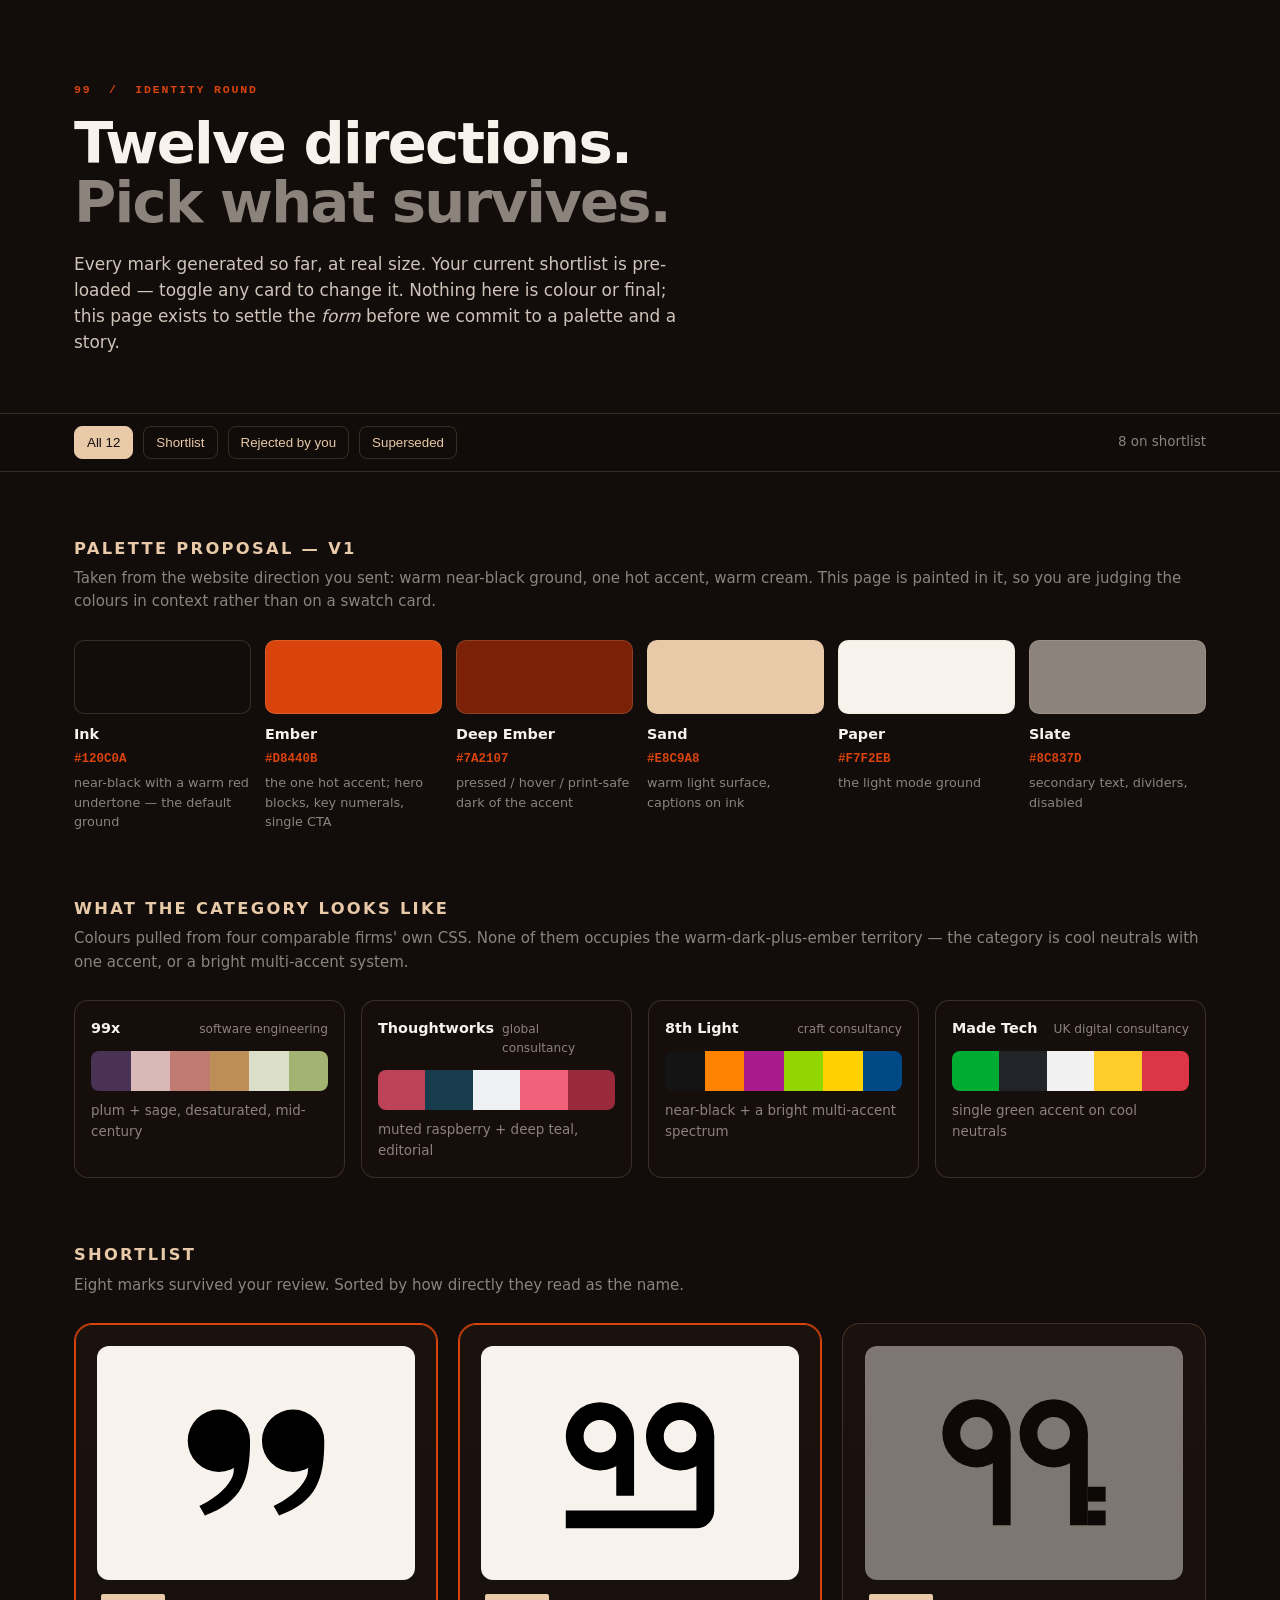
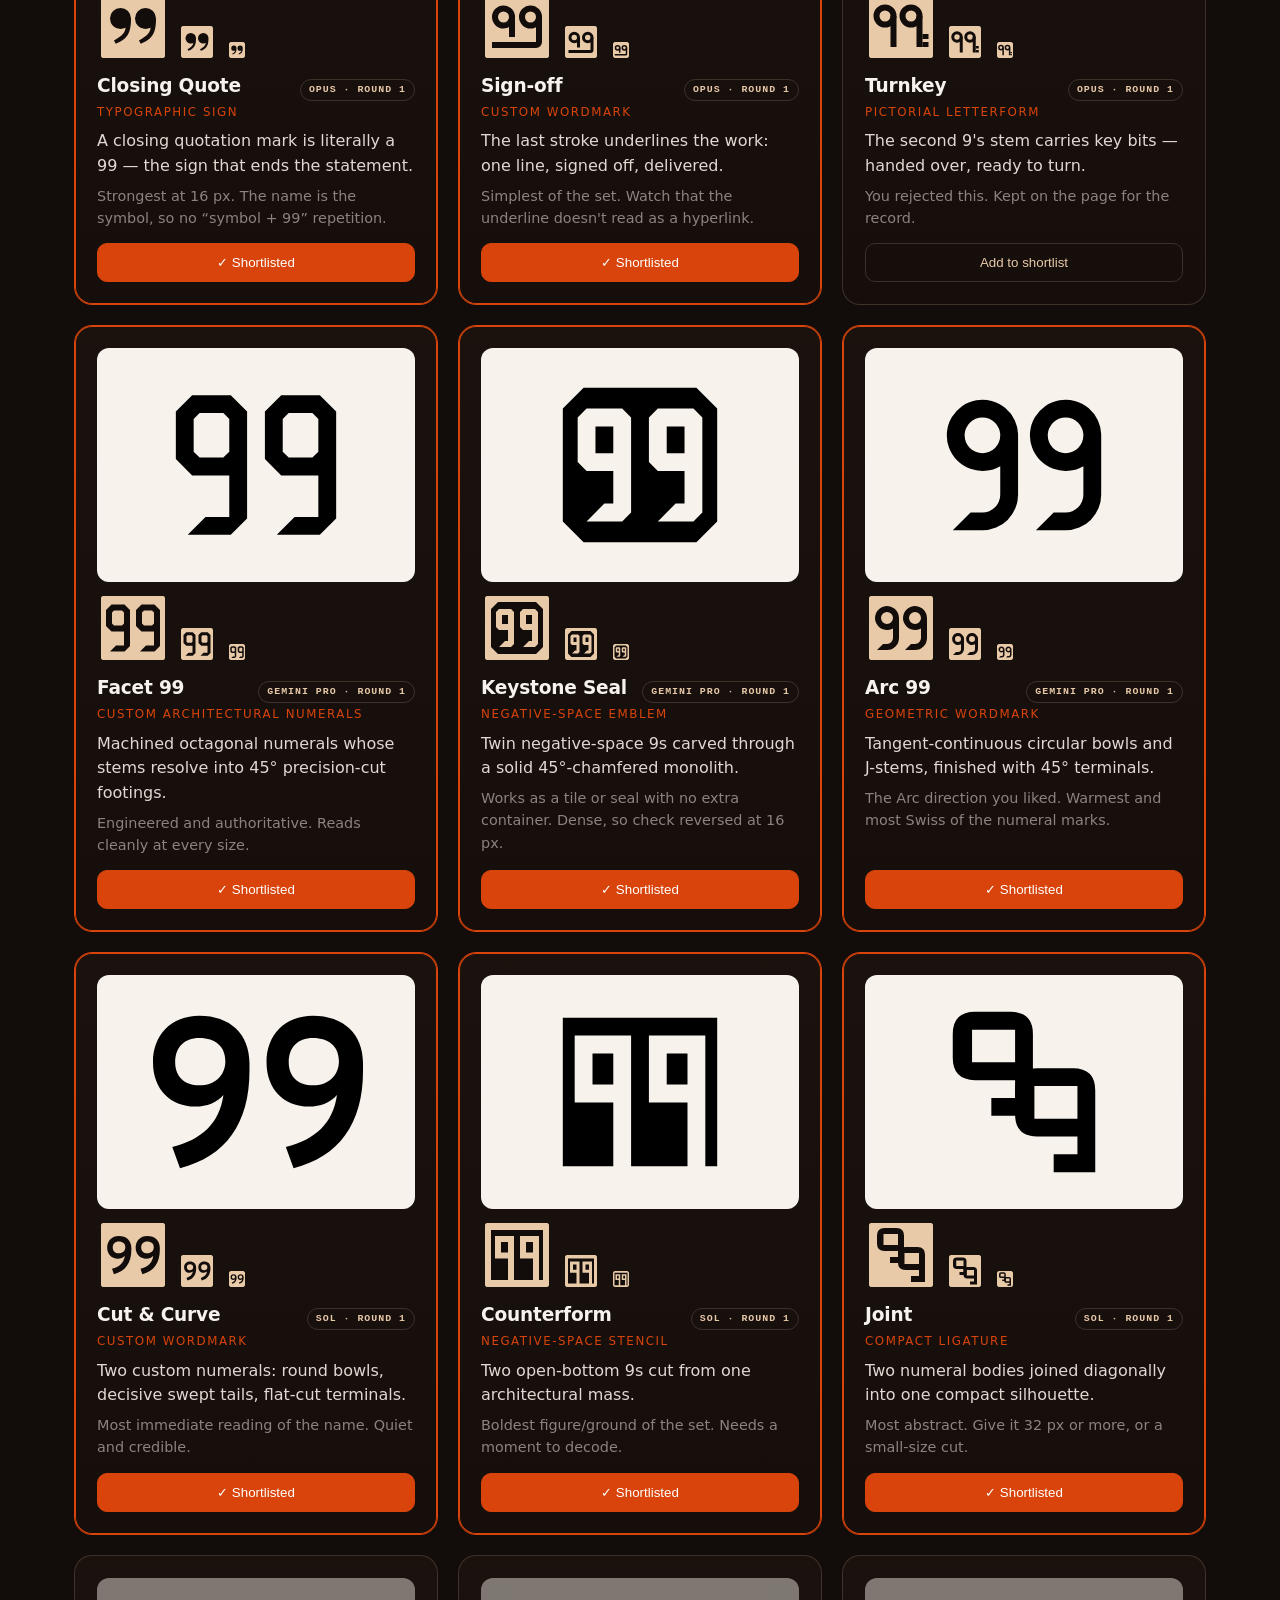
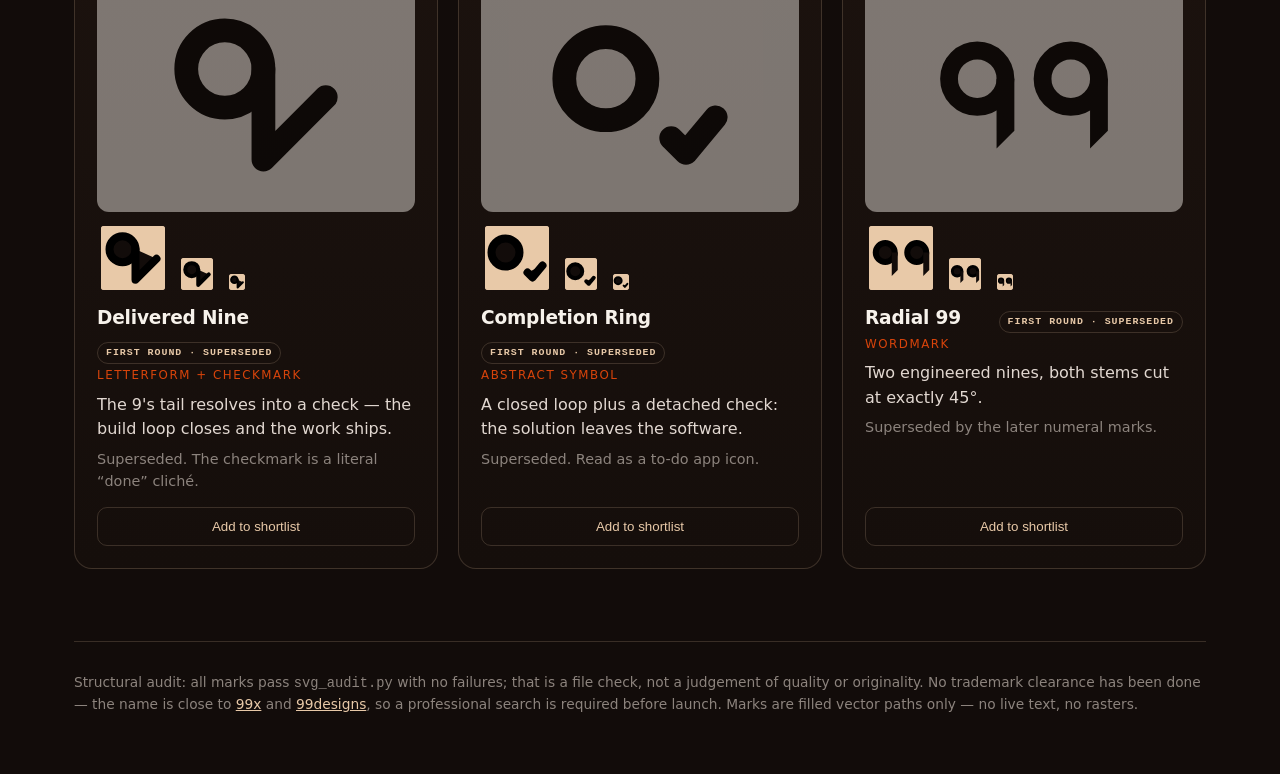
==== commit de192c9f: "Unify the mark: strip legacy overscale from the concepts gallery" ====
--- a/docs/index.html
+++ b/docs/index.html
@@ -3,7 +3,18 @@
 <head>
 <meta charset="utf-8">
 <meta name="viewport" content="width=device-width,initial-scale=1">
-<title>99 — logo concepts</title>
+<title>Logo concepts — 99</title>
+<meta name="description" content="Twelve logo directions for 99, shown at real size so the shortlist can be judged.">
+<meta property="og:type" content="website">
+<meta property="og:site_name" content="99">
+<meta property="og:title" content="Logo concepts — 99">
+<meta property="og:description" content="Twelve logo directions for 99, shown at real size so the shortlist can be judged.">
+<meta property="og:url" content="https://99-branding.agilexplus.dev/">
+<meta property="og:image" content="https://99-branding.agilexplus.dev/og-image.png">
+<meta name="twitter:card" content="summary_large_image">
+<meta name="twitter:title" content="Logo concepts — 99">
+<meta name="twitter:description" content="Twelve logo directions for 99, shown at real size so the shortlist can be judged.">
+<meta name="twitter:image" content="https://99-branding.agilexplus.dev/og-image.png">
 <style>
   :root {
     --ink:#120C0A; --ember:#D8440B; --deep:#7A2107; --sand:#E8C9A8; --paper:#F7F2EB; --slate:#8C837D;
@@ -104,12 +115,12 @@
   <p class="sub">Eight marks survived your review. Sorted by how directly they read as the name.</p>
   <div class="grid">
       <article class="card liked" data-idx="0" data-verdict="liked">
-        <div class="mark"><svg xmlns="http://www.w3.org/2000/svg" viewBox="0 0 256 256"><title>99 — Closing Quote</title><g transform="translate(128 126) scale(1.22) translate(-128 -126)"><path fill="#000" d="M78 56a42 42 0 1 1 0 84a42 42 0 1 1 0 -84ZM120 98C120 150.5 109.5 179.9 59.1 198.8L51.75 186.07C86.4 168.56 99 148.4 97.93 136.22ZM178 56a42 42 0 1 1 0 84a42 42 0 1 1 0 -84ZM220 98C220 150.5 209.5 179.9 159.1 198.8L151.75 186.07C186.4 168.56 199 148.4 197.93 136.22Z"/></g></svg>
-</div>
-        <div class="sizes" aria-hidden="true">
-          <span class="s64"><svg xmlns="http://www.w3.org/2000/svg" viewBox="0 0 256 256"><title>99 — Closing Quote</title><g transform="translate(128 126) scale(1.22) translate(-128 -126)"><path fill="#000" d="M78 56a42 42 0 1 1 0 84a42 42 0 1 1 0 -84ZM120 98C120 150.5 109.5 179.9 59.1 198.8L51.75 186.07C86.4 168.56 99 148.4 97.93 136.22ZM178 56a42 42 0 1 1 0 84a42 42 0 1 1 0 -84ZM220 98C220 150.5 209.5 179.9 159.1 198.8L151.75 186.07C186.4 168.56 199 148.4 197.93 136.22Z"/></g></svg>
-</span><span class="s32"><svg xmlns="http://www.w3.org/2000/svg" viewBox="0 0 256 256"><title>99 — Closing Quote</title><g transform="translate(128 126) scale(1.22) translate(-128 -126)"><path fill="#000" d="M78 56a42 42 0 1 1 0 84a42 42 0 1 1 0 -84ZM120 98C120 150.5 109.5 179.9 59.1 198.8L51.75 186.07C86.4 168.56 99 148.4 97.93 136.22ZM178 56a42 42 0 1 1 0 84a42 42 0 1 1 0 -84ZM220 98C220 150.5 209.5 179.9 159.1 198.8L151.75 186.07C186.4 168.56 199 148.4 197.93 136.22Z"/></g></svg>
-</span><span class="s16"><svg xmlns="http://www.w3.org/2000/svg" viewBox="0 0 256 256"><title>99 — Closing Quote</title><g transform="translate(128 126) scale(1.22) translate(-128 -126)"><path fill="#000" d="M78 56a42 42 0 1 1 0 84a42 42 0 1 1 0 -84ZM120 98C120 150.5 109.5 179.9 59.1 198.8L51.75 186.07C86.4 168.56 99 148.4 97.93 136.22ZM178 56a42 42 0 1 1 0 84a42 42 0 1 1 0 -84ZM220 98C220 150.5 209.5 179.9 159.1 198.8L151.75 186.07C186.4 168.56 199 148.4 197.93 136.22Z"/></g></svg>
+        <div class="mark"><svg xmlns="http://www.w3.org/2000/svg" viewBox="0 0 256 256"><title>99 — Closing Quote</title><g><path fill="#000" d="M78 56a42 42 0 1 1 0 84a42 42 0 1 1 0 -84ZM120 98C120 150.5 109.5 179.9 59.1 198.8L51.75 186.07C86.4 168.56 99 148.4 97.93 136.22ZM178 56a42 42 0 1 1 0 84a42 42 0 1 1 0 -84ZM220 98C220 150.5 209.5 179.9 159.1 198.8L151.75 186.07C186.4 168.56 199 148.4 197.93 136.22Z"/></g></svg>
+</div>
+        <div class="sizes" aria-hidden="true">
+          <span class="s64"><svg xmlns="http://www.w3.org/2000/svg" viewBox="0 0 256 256"><title>99 — Closing Quote</title><g><path fill="#000" d="M78 56a42 42 0 1 1 0 84a42 42 0 1 1 0 -84ZM120 98C120 150.5 109.5 179.9 59.1 198.8L51.75 186.07C86.4 168.56 99 148.4 97.93 136.22ZM178 56a42 42 0 1 1 0 84a42 42 0 1 1 0 -84ZM220 98C220 150.5 209.5 179.9 159.1 198.8L151.75 186.07C186.4 168.56 199 148.4 197.93 136.22Z"/></g></svg>
+</span><span class="s32"><svg xmlns="http://www.w3.org/2000/svg" viewBox="0 0 256 256"><title>99 — Closing Quote</title><g><path fill="#000" d="M78 56a42 42 0 1 1 0 84a42 42 0 1 1 0 -84ZM120 98C120 150.5 109.5 179.9 59.1 198.8L51.75 186.07C86.4 168.56 99 148.4 97.93 136.22ZM178 56a42 42 0 1 1 0 84a42 42 0 1 1 0 -84ZM220 98C220 150.5 209.5 179.9 159.1 198.8L151.75 186.07C186.4 168.56 199 148.4 197.93 136.22Z"/></g></svg>
+</span><span class="s16"><svg xmlns="http://www.w3.org/2000/svg" viewBox="0 0 256 256"><title>99 — Closing Quote</title><g><path fill="#000" d="M78 56a42 42 0 1 1 0 84a42 42 0 1 1 0 -84ZM120 98C120 150.5 109.5 179.9 59.1 198.8L51.75 186.07C86.4 168.56 99 148.4 97.93 136.22ZM178 56a42 42 0 1 1 0 84a42 42 0 1 1 0 -84ZM220 98C220 150.5 209.5 179.9 159.1 198.8L151.75 186.07C186.4 168.56 199 148.4 197.93 136.22Z"/></g></svg>
 </span>
         </div>
         <div class="meta">
